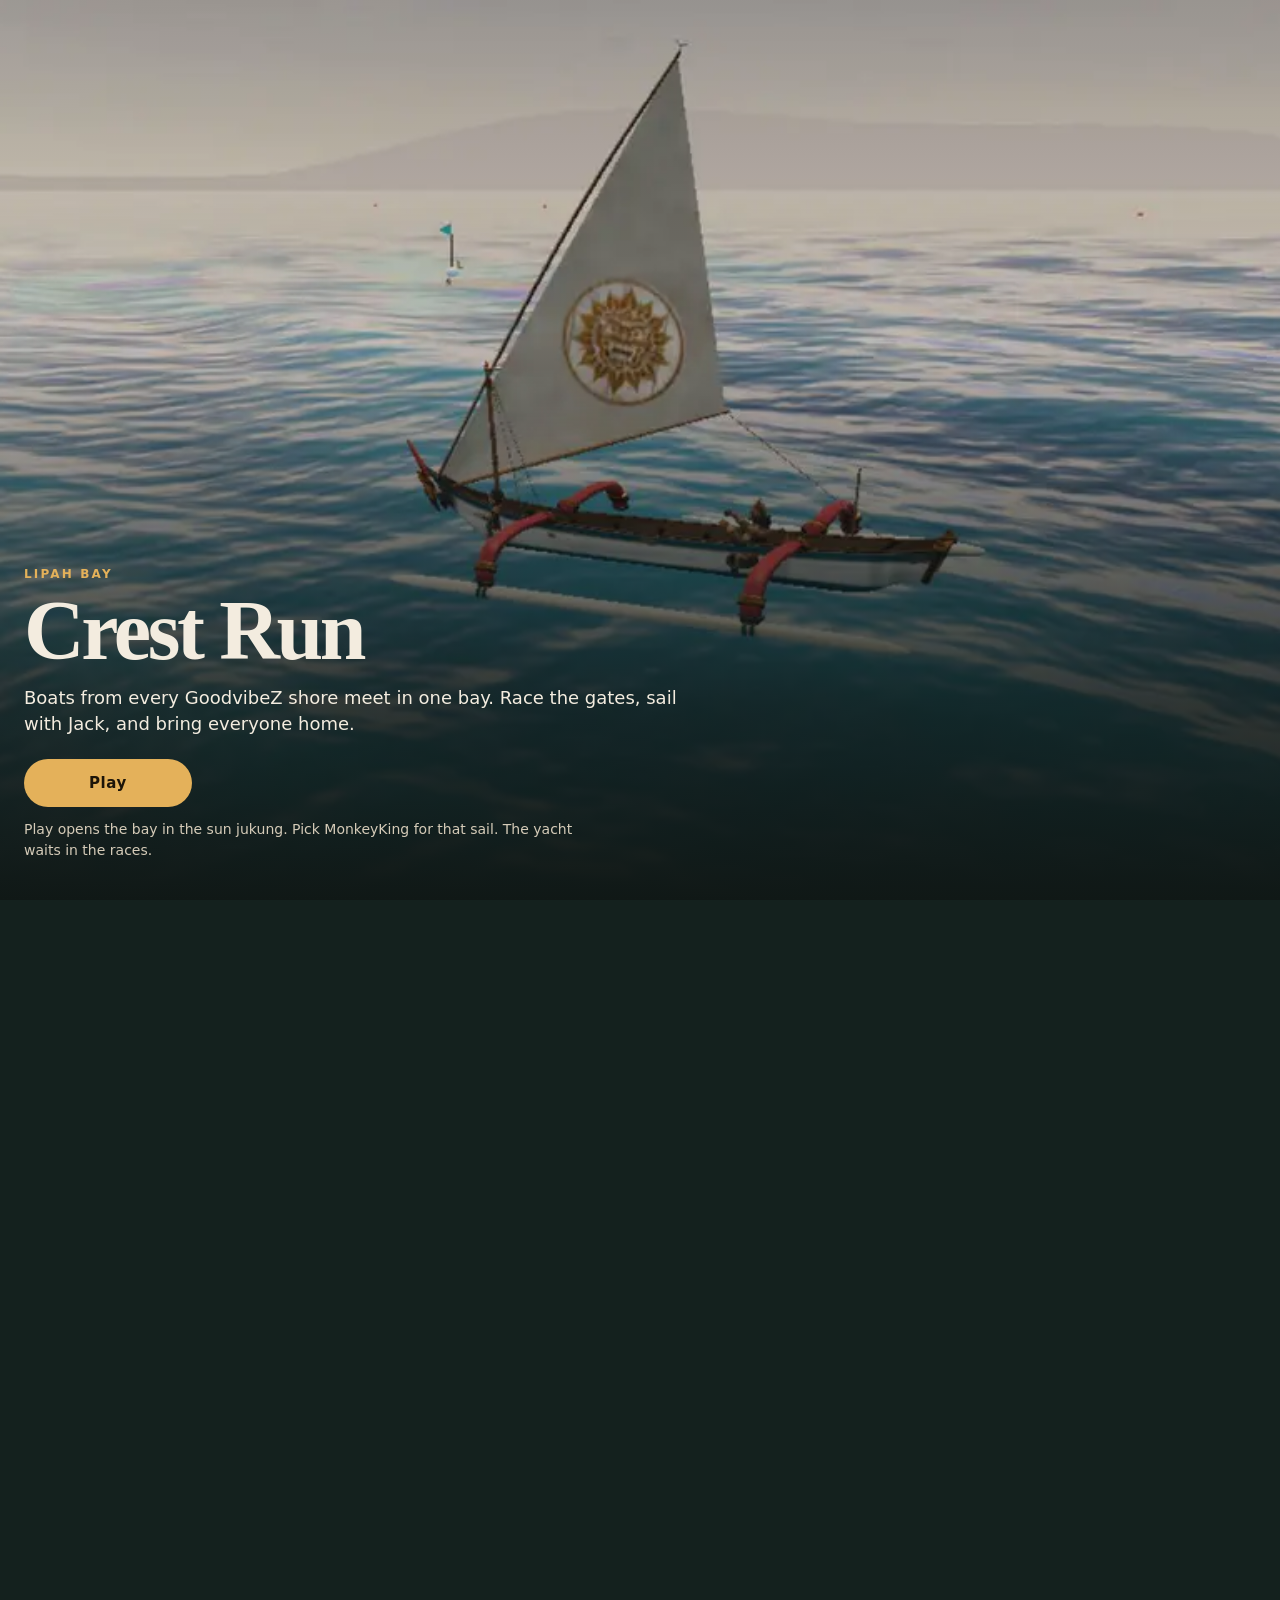
==== bay/index.html @ a3e2baae "Deck HUD, Coastal Run naming, and restart stays in deck mode (#4) * Give Coastal Run its own deck HU" ====
<!doctype html>
<html lang="en">
<head>
<meta charset="utf-8">
<base href="../">
<meta name="viewport" content="width=device-width, initial-scale=1, maximum-scale=1, user-scalable=no, viewport-fit=cover">
<meta name="mobile-web-app-capable" content="yes">
<meta name="apple-mobile-web-app-capable" content="yes">
<meta name="apple-mobile-web-app-status-bar-style" content="black-translucent">
<meta name="apple-mobile-web-app-title" content="Lipah Bay">
<meta name="theme-color" content="#101816">
<meta name="description" content="Sail with MonkeyKing and Captain Jack from Lipah Bay, the shore at the heart of Crest Run.">
<link rel="preload" as="image" href="./assets/film/bay-poster.webp" fetchpriority="high">
<link rel="manifest" href="./bay/manifest.webmanifest">
<link rel="icon" href="./assets/textures/sail-emblem.webp" type="image/webp">
<link rel="apple-touch-icon" href="./assets/textures/sail-emblem.webp">
<title>MonkeyKing &amp; Jack &#x2014; Lipah Bay</title>
<link rel="stylesheet" href="./css/game.css?v=b016c49c">
<script type="importmap">{ "imports": { "three": "./vendor/three-0.186.1/build/three.module.js", "three/addons/": "./vendor/three-0.186.1/examples/jsm/" } }</script>
</head>
<body data-game="bay">
<canvas id="c"></canvas>

<!-- the play layer takes the thumbs during a race -->
<div id="play" class="layer hidden"></div>

<div id="hud" class="layer hidden" aria-live="off">
  <div id="h-edge"></div>
  <div id="h-prog"><i id="h-prog-me"></i></div>
  <div id="h-pos"><b id="h-place">1</b><span id="h-of">/4</span><small id="h-lap">LAP 1/2</small></div>
  <div id="h-clock"><b id="h-time">0:00.0</b><small id="h-gap"></small></div>
  <div id="h-top">
    <button id="h-view" class="hbtn" aria-label="Change the view"><svg viewBox="0 0 24 24"><path d="M2 12s4-7 10-7 10 7 10 7-4 7-10 7S2 12 2 12z" fill="none" stroke="currentColor" stroke-width="2"/><circle cx="12" cy="12" r="3" fill="currentColor"/></svg></button>
    <button id="h-recentre" class="hbtn" aria-label="Recentre steering"><svg viewBox="0 0 24 24"><circle cx="12" cy="12" r="8" fill="none" stroke="currentColor" stroke-width="2"/><circle cx="12" cy="12" r="2.2" fill="currentColor"/><path d="M12 1v5M12 18v5M1 12h5M18 12h5" stroke="currentColor" stroke-width="2"/></svg></button>
    <button id="h-vr" class="hbtn hidden" aria-label="Play in the headset"><b>VR</b></button>
    <button id="h-pause" class="hbtn" aria-label="Pause"><svg viewBox="0 0 24 24"><rect x="6" y="5" width="4" height="14" rx="1" fill="currentColor"/><rect x="14" y="5" width="4" height="14" rx="1" fill="currentColor"/></svg></button>
  </div>
  <div id="h-arrow"><svg viewBox="0 0 40 40"><path d="M20 4l12 20h-8v12h-8V24H8z" fill="currentColor"/></svg></div>
  <div id="h-msg"></div>
  <div id="h-count"></div>
  <div id="h-warn"></div>
  <div id="bossbar"><b id="bb-name"></b><div id="bb-hp"><i id="bb-hp-fill"></i></div><div id="bb-st"><i id="bb-st-fill"></i></div><small id="bb-cast"></small></div>
  <!-- speed and boost sit beside the boost button, clear of the player's yacht in the middle -->
  <div id="h-dash">
    <span id="h-chain"></span>
    <div id="h-speed"><b id="h-kmh">0</b><small id="h-unit">km/h</small></div>
    <div id="h-boost"><i id="h-boost-fill"></i></div>
  </div>
  <div id="h-left"><div id="h-steer"><i id="h-knob"></i></div><span id="h-left-label">HOLD: DRIFT</span></div>
  <div id="h-boostbtn"><span>BOOST</span></div>
  <!-- the level on the deck: where the gun points, and the flare (shown in its second half) -->
  <div id="deck-cross"><i></i></div>
  <button id="h-flare" class="hidden" aria-label="Fire a flare"><b>FLARE</b><small id="h-flares">3</small></button>
  <div id="h-deck">
    <p id="h-deck-title">Coastal Run: Iron Hawk</p>
    <p id="h-deck-hull">HULL ●●●●●</p>
    <p id="h-deck-ammo">AMMO 36</p>
    <p id="h-deck-flares">FLARES 0</p>
    <div id="h-deck-armour"><span id="h-deck-armour-label">HAWK ARMOUR ▮▮▮▮</span><i id="h-deck-armour-bar"><b id="h-deck-armour-fill"></b></i></div>
  </div>
  <p id="h-deck-goal"></p>
  <section id="sail-wind" aria-label="Sailing feedback">
    <div class="sail-eyebrow">JACK'S SAILING TRIAL</div>
    <div class="sail-wind-row">
      <svg class="sail-compass" viewBox="0 0 64 64" aria-hidden="true">
        <circle cx="32" cy="32" r="29" fill="none" stroke="currentColor" opacity=".28"/>
        <path d="M32 22l6 20H26z" fill="currentColor" opacity=".6"/>
        <g id="sail-wind-arrow"><path d="M32 4v13m-4-4l4 5 4-5" fill="none" stroke="currentColor" stroke-width="2.5" stroke-linecap="round" stroke-linejoin="round"/></g>
      </svg>
      <div><small>APPARENT WIND</small><strong id="sail-wind-speed">Finding the breeze</strong><span id="sail-wind-from">Wind felt aboard</span></div>
    </div>
  </section>
  <section id="sail-lesson" class="hidden" aria-label="Sailing lesson" aria-live="polite">
    <span id="sail-lesson-step" class="sail-eyebrow">SAILING SCHOOL</span>
    <h2 id="sail-lesson-title">Find the breeze</h2>
    <p id="sail-lesson-note">A little time on the water before your first voyage.</p>
    <progress id="sail-lesson-progress" value="0" max="1" aria-label="Progress through this exercise"></progress>
    <div class="sail-lesson-actions"><button id="sail-lesson-skip" class="ghost" type="button">Sail freely</button><button id="sail-lesson-done" class="ghost hidden" type="button">Back to the bay</button></div>
  </section>
  <section id="sail-controls" aria-label="Sail controls">
    <div class="sail-control-head"><strong>Sail trim</strong><button id="sail-auto" type="button" aria-pressed="true">Assist ON</button></div>
    <label for="sail-sheet" class="sail-range-label"><span>Ease out</span><span>Sheet in</span></label>
    <input id="sail-sheet" type="range" min="0" max="100" step="1" value="50" aria-label="Sail sheet, from fully eased to sheeted in"/>
    <p id="sail-trim-state">Assist follows the wind</p>
    <div class="sail-floats" aria-label="Outrigger loading">
      <div><span>Port float</span><i><b id="sail-load-port"></b></i></div>
      <div><span>Starboard float</span><i><b id="sail-load-starboard"></b></i></div>
    </div>
    <p id="sail-load-state">Balanced</p>
    <details id="sail-balance">
      <summary>Balance the boat</summary>
      <label for="sail-rig">Rig balance <span id="sail-rig-value">Centred</span></label>
      <input id="sail-rig" type="range" min="-100" max="100" step="1" value="0" aria-label="Rig balance, effort aft to forward"/>
      <div class="sail-range-label"><span>Effort aft</span><span>Effort forward</span></div>
      <label for="sail-crew">Crew weight <span id="sail-crew-value">Centred</span></label>
      <input id="sail-crew" type="range" min="-100" max="100" step="1" value="0" aria-label="Crew weight, port to starboard"/>
      <div class="sail-range-label"><span>Port</span><span>Starboard</span></div>
      <p id="sail-control-help">Slide left to steer. Move the sheet to take over.</p>
    </details>
  </section>
</div>

<div id="screens" aria-hidden="true">
  <section id="s-boot" class="screen show">
    <div class="logo"><span>MonkeyKing</span> <span>&amp; Jack</span></div>
    <div class="bar"><i id="boot-bar"></i></div>
    <p id="boot-msg" class="dim">The bay is waking...</p>
    <button id="b-reload" class="ghost hidden">Reload</button>
  </section>

  <section id="s-title" class="screen">
    <div class="logo big"><span>MonkeyKing</span> <span>&amp; Jack</span></div>
    <p class="tag">Your boat. Your bay. Three voyages.</p>
    <button id="b-start" class="cta">ENTER THE BAY</button>
    <p id="title-note" class="dim small"></p>
    <div class="corner"><button id="b-title-settings" class="ghost">Settings</button></div>
    <p id="title-build" class="build"></p>
  </section>

  <!-- The bay has its own entrance and journey hub; the root racing game keeps its menu. -->
  <section id="s-bay" class="screen" aria-labelledby="bay-heading">
    <div class="bay-shell">
      <header class="bay-head">
        <div class="bay-brand">
          <img class="bay-mark" src="./assets/textures/sail-emblem.webp" width="52" height="52" alt="" decoding="async">
          <div><span>MONKEYKING &amp; JACK</span><small>LIPAH BAY</small></div>
        </div>
        <div class="hero-actions"><button id="b-bay-races" class="ghost" type="button">Races</button><button id="bay-settings" class="ghost" type="button">Settings</button></div>
      </header>
      <div class="bay-layout">
        <div class="bay-intro">
          <span class="bay-eyebrow">FROM THIS LITTLE BEACH</span>
          <h1 id="bay-heading">Your boat.<br>Your bay.<br>Three voyages.</h1>
          <p class="bay-intro-copy">Read the water, look after one another, and bring everyone home.</p>
          <div class="bay-embark">
            <button id="bay-continue" class="cta" type="button">BEGIN THE MORNING</button>
            <p id="bay-continue-note">Start with Glass Morning, at first light.</p>
          </div>
          <div class="bay-school-row"><button id="bay-practice" class="bay-school" type="button"><span><strong>Sail with Jack</strong><small>Find your balance before the voyage</small></span><span aria-hidden="true">&#x2197;</span></button><button id="bay-replay" class="ghost hidden" type="button">Repeat sailing lesson</button></div>
        </div>
        <div class="bay-voyages">
          <div class="bay-voyages-head"><h2>Three ways home</h2><span id="bay-progress">Your first morning awaits</span></div>
          <div id="bay-journeys" class="bay-journeys" aria-label="Choose a voyage"></div>
          <p class="bay-footnote">Wind, current and the choices you make.</p>
        </div>
      </div>
    </div>
  </section>

  <section id="s-cal" class="screen">
    <div class="panel narrow">
      <h2 id="cal-title">Hold your phone like a steering wheel</h2>
      <div id="cal-wheel"><i id="cal-needle"></i></div>
      <p id="cal-msg">Keep it still for a moment...</p>
      <p id="cal-sound" class="dim small">You should have heard a chime. No sound? Turn the volume up and check the silent switch.</p>
      <div class="row center">
        <button id="b-cal-anyway" class="ghost hidden">Use this position</button>
        <button id="b-cal-touch" class="ghost">Steer by touch instead</button>
      </div>
    </div>
  </section>

  <section id="s-menu" class="screen">
    <div class="menu">
      <div class="menu-head">
        <div class="logo small"><span>MonkeyKing</span> <span>&amp; Jack</span></div>
        <div class="tabs" id="m-modes"><button data-mode="race" class="on">Race</button><button data-mode="trial">Time trial</button><button data-mode="rescue">Rescue</button><button data-mode="voyage">Voyage</button><button id="b-sailing" data-mode="sailing">Sailing trial</button></div>
        <button id="b-menu-bay" class="ghost" type="button">The bay</button>
        <button id="b-menu-settings" class="ghost">Settings</button>
      </div>
      <div id="m-courses" class="cards"></div>
      <div class="menu-foot">
        <div class="pick" id="p-tune"><small>Tune</small><div id="m-tunes" class="chips one-line"></div></div>
        <div class="pick" id="m-diff-wrap"><small id="m-diff-label">Rivals</small><div id="m-diff" class="chips one-line"><button data-diff="easy">Easy</button><button data-diff="normal">Normal</button><button data-diff="hard">Hard</button></div></div>
        <div class="pick boat-pick" id="p-colour"><small>Boat</small><div id="m-boats" class="boat-cards"></div><div id="m-liveries" class="dots"></div></div>
        <p id="m-hint"></p>
        <button id="b-go" class="cta">RACE</button>
      </div>
    </div>
  </section>

  <section id="s-results" class="screen">
    <div class="panel wide results">
      <!-- the title across the top, two columns under it, the tip on one line: every line stands clear of the buttons in a
           browser tab of a small phone too -->
      <h2 id="r-title"></h2>
      <div class="res-cols">
        <div class="res-main">
          <div class="res-top"><div id="r-place"></div><div><p id="r-time"></p><p id="r-best" class="dim"></p></div><div id="r-medal"></div></div>
          <ul id="r-news"></ul>
        </div>
        <div class="res-side">
          <div id="r-table"></div>
          <p id="r-stats" class="dim small"></p>
        </div>
      </div>
      <p id="r-tip" class="small"></p>
      <div class="row center sticky"><button id="b-nextcourse" class="cta hidden"></button><button id="b-retry" class="cta">SAIL AGAIN</button><button id="b-next" class="ghost">Back to the beach</button></div>
    </div>
  </section>

  <!-- a rescue voyage: the three choices before leaving (Kies), and the telling on the beach afterwards (Veranker) -->
  <section id="s-kies" class="screen">
    <div class="panel wide kies">
      <h2 id="k-title"></h2>
      <p id="k-story" class="small"></p>
      <p id="k-ask" class="small"></p>
      <div id="k-rows"></div>
      <div class="row center sticky"><button id="b-kies-go" class="cta">SAIL</button><button id="b-kies-book" class="ghost">Leaves</button><button id="b-kies-back" class="ghost">Back</button></div>
    </div>
  </section>
  <section id="s-beach" class="screen">
    <div class="panel wide beach">
      <h2 id="v-title"></h2>
      <div class="vcols"><div id="v-qs"></div><div id="v-leaves"></div></div>
      <div class="row center sticky"><button id="b-beach-done" class="cta">DONE</button></div>
    </div>
  </section>

  <section id="s-pause" class="screen">
    <div class="panel narrow">
      <h2>Paused</h2>
      <div class="col">
        <button id="b-resume" class="cta">RESUME</button>
        <button id="b-restart" class="ghost">Restart</button>
        <button id="b-pause-settings" class="ghost">Settings</button>
        <button id="b-quit" class="ghost">Return to the beach</button>
      </div>
    </div>
  </section>

  <section id="s-settings" class="screen">
    <div class="panel wide">
      <h2>Settings</h2>
      <div class="grid" id="set-grid">
        <label>Steering<div class="chips" data-set="steering"><button data-v="auto">Auto</button><button data-v="tilt">Tilt</button><button data-v="touch">Touch</button></div></label>
        <label><span>Full lock at <b id="set-maxdeg-v">25</b> degrees of tilt</span><input id="set-maxdeg" type="range" min="12" max="40" step="1"></label>
        <label>Reverse tilt<div class="chips" data-set="invert"><button data-v="false">Off</button><button data-v="true">On</button></div></label>
        <label>Camera<div class="chips" data-set="camera"><button data-v="chase">Chase</button><button data-v="high">High</button><button data-v="low">Low</button></div></label>
        <label>Camera motion<div class="chips" data-set="motion"><button data-v="full">Full</button><button data-v="calm">Calm</button></div></label>
        <label>Sound<div class="chips" data-set="sound"><button data-v="true">On</button><button data-v="false">Off</button></div></label>
        <label>Music<div class="chips" data-set="music"><button data-v="true">On</button><button data-v="false">Off</button></div></label>
        <label>Picture quality<div class="chips" data-set="quality"><button data-v="auto">Auto</button><button data-v="low">Low</button><button data-v="mid">Mid</button><button data-v="high">High</button></div></label>
        <label>Speed in<div class="chips" data-set="units"><button data-v="kmh">km/h</button><button data-v="kn">knots</button></div></label>
      </div>
      <div class="row center sticky">
        <button id="b-recal" class="ghost">Set straight ahead again</button>
        <button id="b-card" class="ghost">Test card</button>
        <button id="b-set-done" class="cta">DONE</button>
      </div>
    </div>
  </section>

  <section id="s-card" class="screen">
    <div class="panel wide">
      <h2>Test card</h2>
      <p class="dim small">Numbers of this phone and this session, for the test notes. Copy it and paste it in the chat.</p>
      <pre id="card-text"></pre>
      <div class="row center"><button id="b-card-copy" class="cta">COPY</button><button id="b-card-reset" class="ghost">Erase progress</button><button id="b-card-done" class="ghost">Back</button></div>
    </div>
  </section>

  <section id="s-resume" class="screen">
    <div class="panel narrow"><h2>Paused</h2><p>The game was in the background.</p><button id="b-resume2" class="cta">RESUME</button></div>
  </section>

  <section id="s-sensors" class="screen">
    <div class="panel narrow"><h2>The motion sensors stopped</h2><p>The voyage is paused. Steer with your left thumb: slide it left and right.</p>
      <div class="col"><button id="b-resume3" class="cta">RESUME WITH TOUCH</button><button id="b-sensors-tilt" class="ghost">Try tilt again</button></div></div>
  </section>

  <section id="s-rotate" class="screen solid">
    <div class="rot"><svg viewBox="0 0 64 64"><rect x="20" y="6" width="24" height="44" rx="4" fill="none" stroke="currentColor" stroke-width="3"/><path d="M50 40a22 22 0 0 1-18 18" fill="none" stroke="currentColor" stroke-width="3"/><path d="M30 54l3 5 4-6" fill="none" stroke="currentColor" stroke-width="3"/></svg><p>Turn your phone sideways</p>
      <p class="dim small">Nothing happens? Switch off Portrait Orientation Lock in Control Centre.</p></div>
  </section>
</div>
<div id="site">
  <a class="skip" href="#b-play">Skip to Play</a>
  <header class="hero">
    <div id="hero-media" class="hero-media">
      <img src="./assets/film/bay-poster.webp" alt="" width="960" height="540" fetchpriority="high" decoding="async">
      <video id="hero-film" muted loop playsinline poster="./assets/film/bay-poster.webp" preload="none" disablepictureinpicture disableremoteplayback>
        <source src="./assets/film/bay-loop.webm" type="video/webm">
        <source src="./assets/film/bay-loop.mp4" type="video/mp4">
      </video>
    </div>
    <div class="hero-shade"></div>
    <div class="hero-copy">
      <p class="eyebrow">Lipah Bay</p>
      <h1>Crest Run</h1>
      <p class="lede">Boats from every GoodvibeZ shore meet in one bay. Race the gates, sail with Jack, and bring everyone home.</p>
      <div class="hero-actions"><button id="b-play" class="cta" type="button">Play</button></div>
      <p class="hero-note">Play opens the bay in the sun jukung. Pick MonkeyKing for that sail. The yacht waits in the races.</p>
    </div>
  </header>
  <section class="band story" aria-labelledby="story-heading">
    <div class="band-inner">
      <h2 id="story-heading">One series, one shore</h2>
      <p>Crest Run is the connecting series. Race, time trial, MonkeyKing’s voyages, Jack’s sailing and Coastal Run: Iron Hawk share this water. The Emperor, Alpacalips and Friendly Fighters belong to the same story. The shore is temple stone, palm and lagoon. White, orange and cyan belong to the boats.</p>
      <ul class="series">
        <li><b>Emperor shooter</b><span>Coming soon</span></li>
        <li><b>Alpacalips</b><span>Part of the series</span></li>
        <li><b>Friendly Fighters</b><span>Part of the series</span></li>
        <li><b>Canal Crush</b><span>Coming soon</span></li>
        <li><b>K3-racer</b><span>Coming soon</span></li>
      </ul>
    </div>
  </section>
  <section class="band modes" aria-labelledby="modes-heading">
    <div class="band-inner">
      <h2 id="modes-heading">What you can play</h2>
      <div id="site-modes" class="mode-grid">
        <button type="button" class="mode-card" data-play="bay"><b>The bay</b><small>MonkeyKing and Jack. Three voyages from the beach.</small></button>
        <button type="button" class="mode-card" data-play="sailing"><b>Jack’s sailing</b><small>Wind, sheet and the balance of the floats.</small></button>
        <button type="button" class="mode-card" data-play="race"><b>Race</b><small>Gates, ramps and three rivals.</small></button>
        <button type="button" class="mode-card" data-play="trial"><b>Time trial</b><small>You, the clock and your ghost.</small></button>
        <button type="button" class="mode-card" data-play="hawk"><b>Coastal Run: Iron Hawk</b><small>Fought from the deck. The boat sails; you aim.</small></button>
        <button type="button" class="mode-card" data-play="llama"><b>Llama Island</b><small>Bring the crew and the llamas ashore.</small></button>
        <button type="button" class="mode-card" data-play="dragon"><b>The World Dragon</b><small>A boss the size of an island.</small></button>
        <button type="button" class="mode-card" data-play="levi"><b>The Leviathan</b><small>A sea guardian in three phases.</small></button>
      </div>
    </div>
  </section>
  <section class="band boats" aria-labelledby="boats-heading">
    <div class="band-inner">
      <h2 id="boats-heading">Your boat</h2>
      <p>The bay is sailed in a jukung. The yacht is there when you race.</p>
      <div id="site-boats" class="boat-cards">
        <button type="button" class="boat-card on" data-craft="sun" aria-pressed="true"><b>Sun jukung</b><small>White sail, orange and cyan. The boat Play uses.</small></button>
        <button type="button" class="boat-card" data-craft="mk" aria-pressed="false"><b>MonkeyKing jukung</b><small>The same hull, with the king’s sail.</small></button>
        <button type="button" class="boat-card" data-craft="yacht" aria-pressed="false"><b>Yacht</b><small>For the races. Play still opens the bay in a jukung.</small></button>
      </div>
    </div>
  </section>
  <p id="site-build" class="colophon"></p>
</div>
<div id="toast"></div>
<!-- a file of the game that does not arrive (a weak connection) must not leave "Loading the sea..." up for ever -->
<script>
window.addEventListener('error', function (e) {
  var t = e.target;
  if (window.__ready || !t || t === window || !(t.tagName === 'SCRIPT' || (t.tagName === 'LINK' && t.rel === 'stylesheet'))) return;
  var m = document.getElementById('boot-msg'), b = document.getElementById('b-reload');
  if (m) m.textContent = 'A file of the game did not arrive. Check the connection, then reload.';
  if (b) { b.classList.remove('hidden'); b.onclick = function () { location.reload(); }; }
}, true);
</script>
<script type="module" src="./src/main.mjs?v=b016c49c"></script>
</body>
</html>
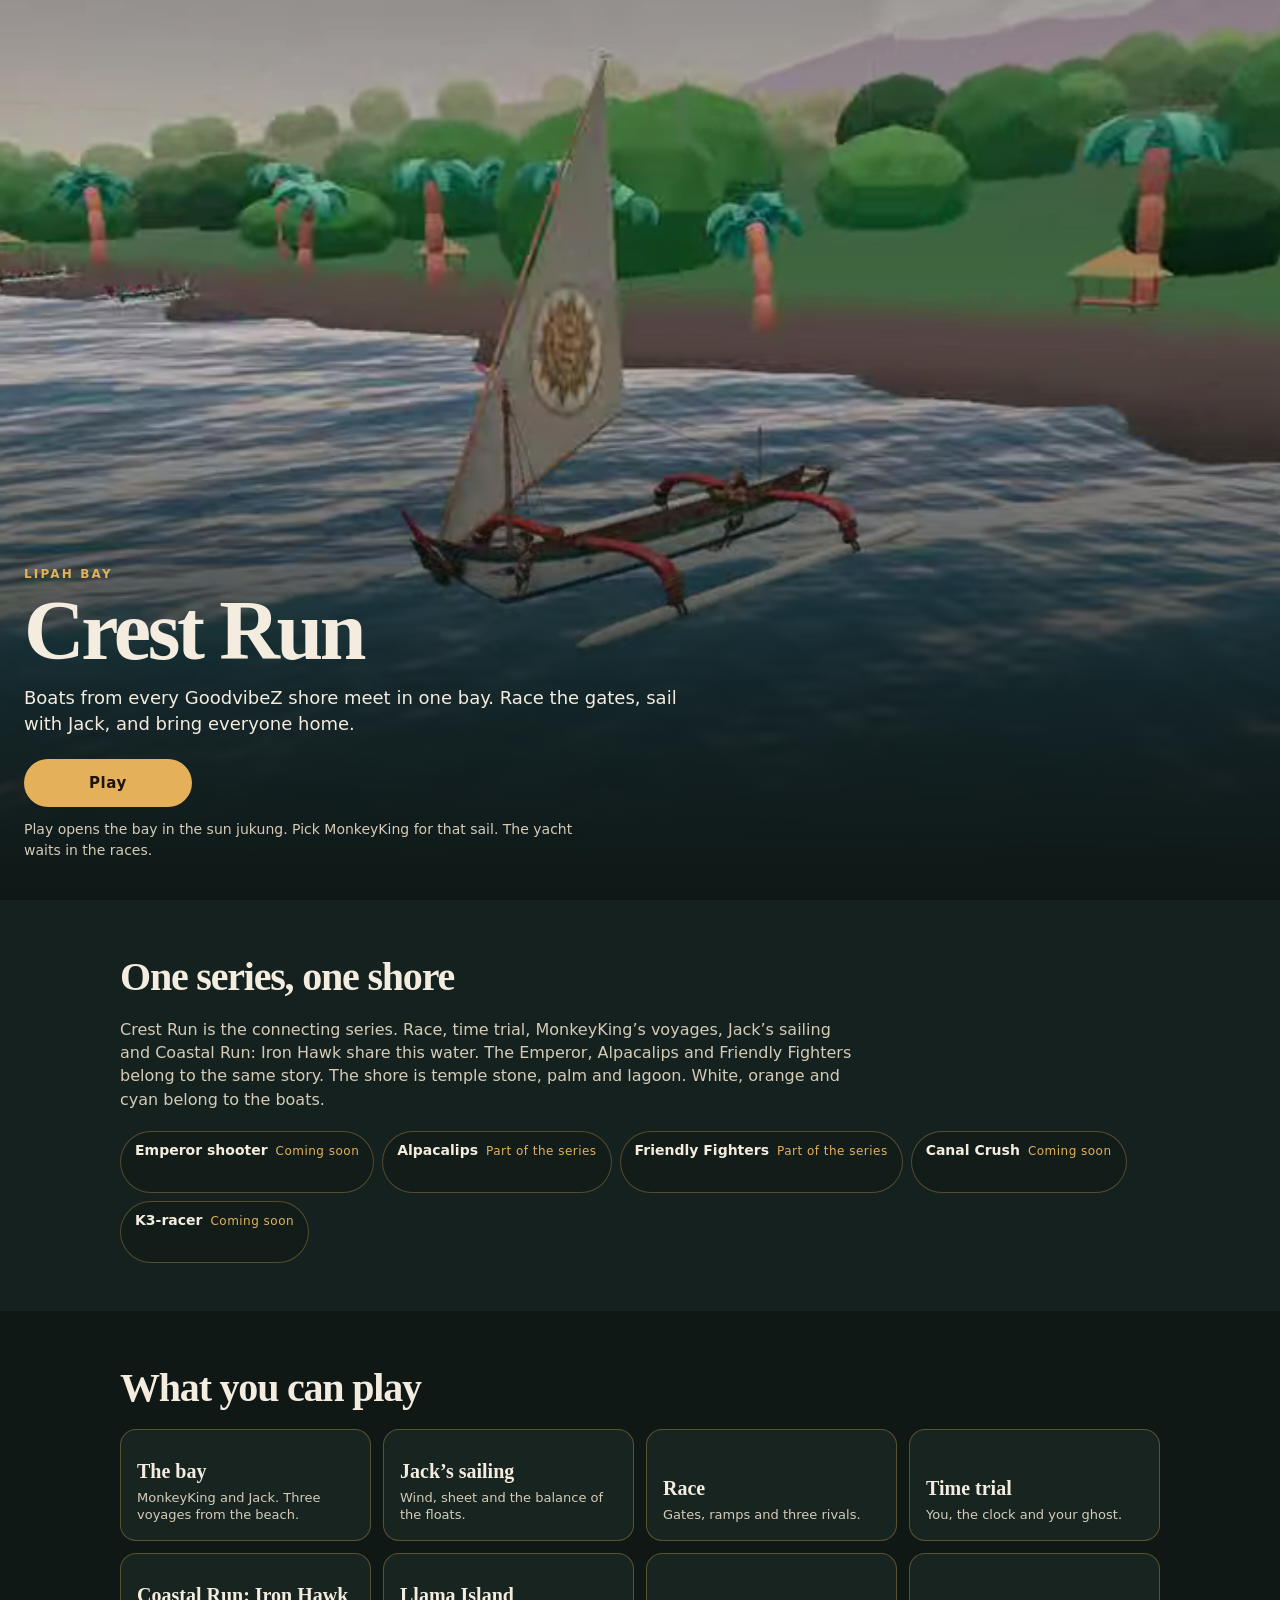
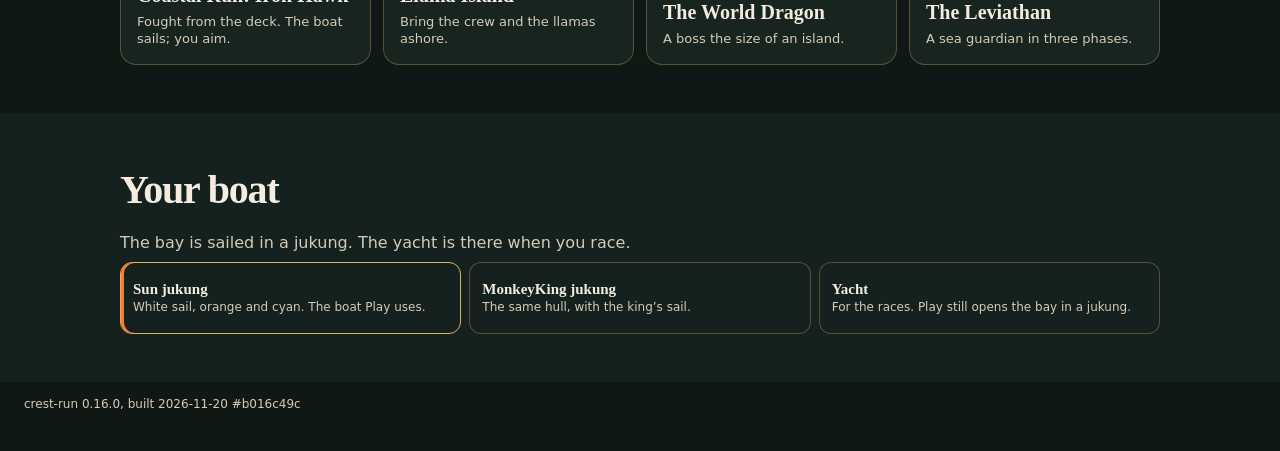
==== commit 4881be4d: "Readable targets for Coastal Run: Iron Hawk (#5) Stacked with P1 deck HUD (#4 @ a53e0af). Reviewed h" ====
--- a/bay/index.html
+++ b/bay/index.html
@@ -49,7 +49,10 @@
   <div id="h-left"><div id="h-steer"><i id="h-knob"></i></div><span id="h-left-label">HOLD: DRIFT</span></div>
   <div id="h-boostbtn"><span>BOOST</span></div>
   <!-- the level on the deck: where the gun points, and the flare (shown in its second half) -->
-  <div id="deck-cross"><i></i></div>
+  <div id="deck-cross"><i></i><b id="deck-range"></b></div>
+  <div id="deck-count"></div>
+  <div id="deck-hawk"><i></i><b>HAWK</b></div>
+  <div id="deck-threats"></div>
   <button id="h-flare" class="hidden" aria-label="Fire a flare"><b>FLARE</b><small id="h-flares">3</small></button>
   <div id="h-deck">
     <p id="h-deck-title">Coastal Run: Iron Hawk</p>
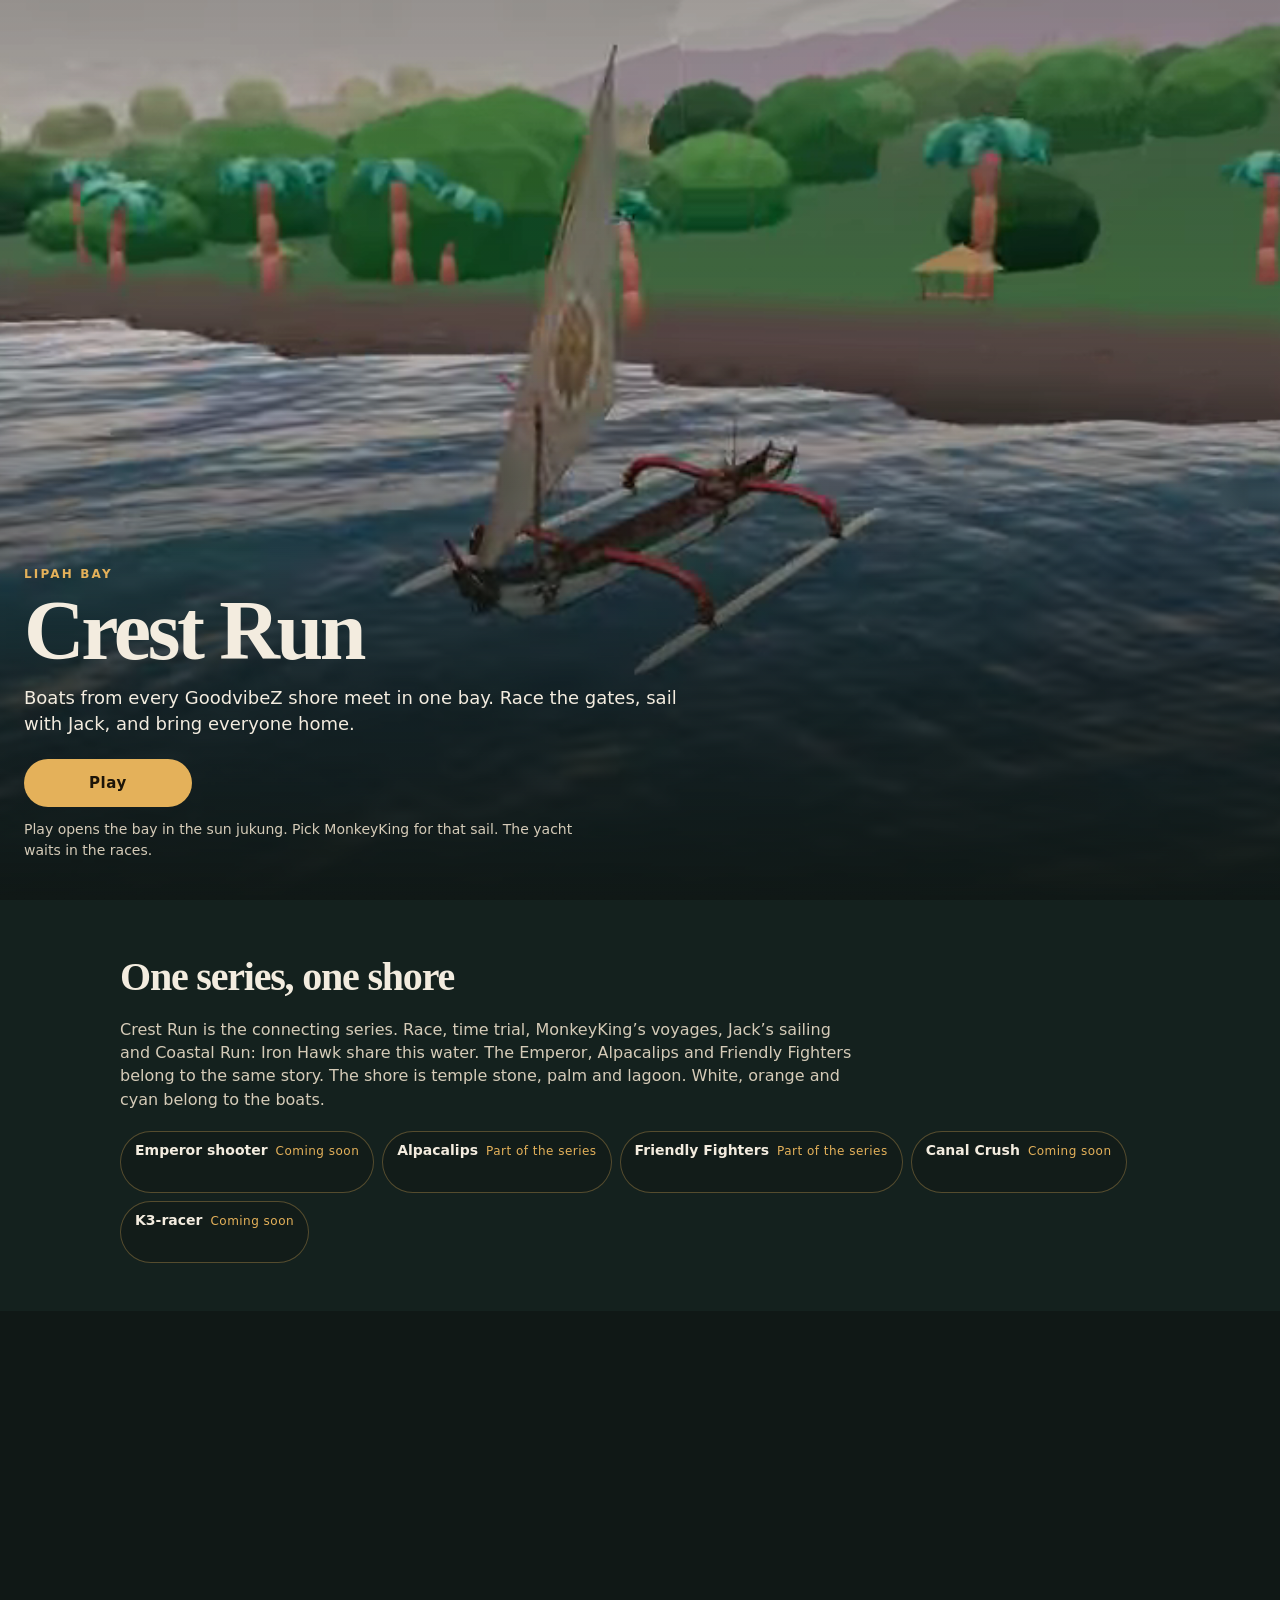
==== commit 61e9af9d: "Stamp main.mjs and cache-bust tags to Crest Run 0.17.0, build 4881be4d Stamp only, no gameplay chang" ====
--- a/bay/index.html
+++ b/bay/index.html
@@ -15,7 +15,7 @@
 <link rel="icon" href="./assets/textures/sail-emblem.webp" type="image/webp">
 <link rel="apple-touch-icon" href="./assets/textures/sail-emblem.webp">
 <title>MonkeyKing &amp; Jack &#x2014; Lipah Bay</title>
-<link rel="stylesheet" href="./css/game.css?v=b016c49c">
+<link rel="stylesheet" href="./css/game.css?v=4881be4d">
 <script type="importmap">{ "imports": { "three": "./vendor/three-0.186.1/build/three.module.js", "three/addons/": "./vendor/three-0.186.1/examples/jsm/" } }</script>
 </head>
 <body data-game="bay">
@@ -348,6 +348,6 @@
   if (b) { b.classList.remove('hidden'); b.onclick = function () { location.reload(); }; }
 }, true);
 </script>
-<script type="module" src="./src/main.mjs?v=b016c49c"></script>
+<script type="module" src="./src/main.mjs?v=4881be4d"></script>
 </body>
 </html>
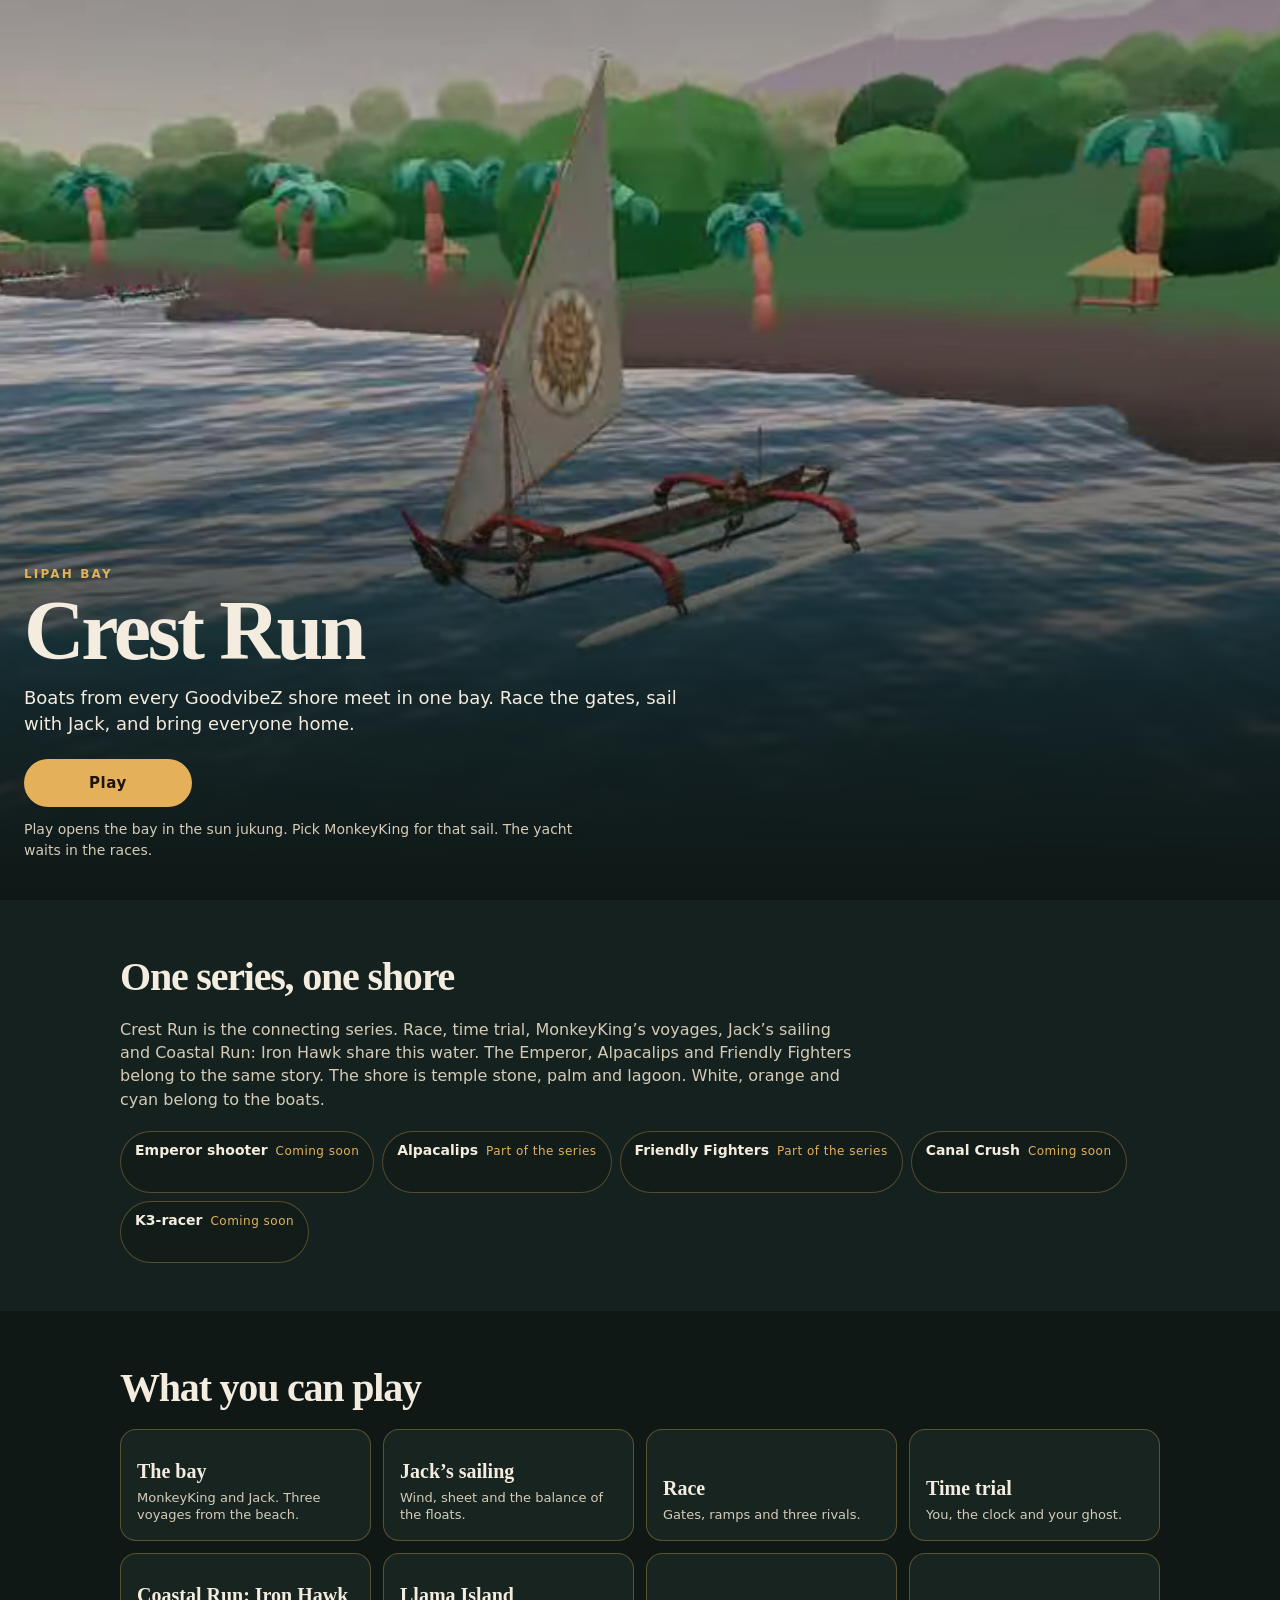
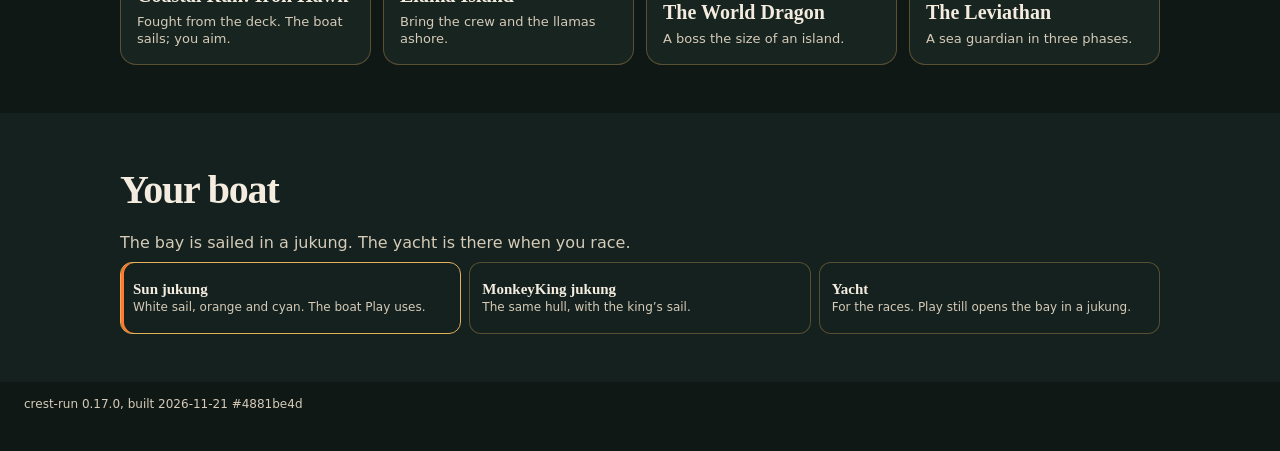
==== commit 6b043d20: "Add shared haptics and directional hit feedback for the deck fight. The feedback module can be impor" ====
--- a/bay/index.html
+++ b/bay/index.html
@@ -26,6 +26,7 @@
 
 <div id="hud" class="layer hidden" aria-live="off">
   <div id="h-edge"></div>
+  <div id="h-comfort"></div>
   <div id="h-prog"><i id="h-prog-me"></i></div>
   <div id="h-pos"><b id="h-place">1</b><span id="h-of">/4</span><small id="h-lap">LAP 1/2</small></div>
   <div id="h-clock"><b id="h-time">0:00.0</b><small id="h-gap"></small></div>
@@ -241,6 +242,13 @@
         <label>Reverse tilt<div class="chips" data-set="invert"><button data-v="false">Off</button><button data-v="true">On</button></div></label>
         <label>Camera<div class="chips" data-set="camera"><button data-v="chase">Chase</button><button data-v="high">High</button><button data-v="low">Low</button></div></label>
         <label>Camera motion<div class="chips" data-set="motion"><button data-v="full">Full</button><button data-v="calm">Calm</button></div></label>
+        <label>Screen shake<div class="chips" data-set="shake"><button data-v="on">On</button><button data-v="off">Off</button></div></label>
+        <label><span>Shake strength <b id="set-shake-v">100</b>%</span><input id="set-shake" type="range" min="0" max="100" step="5" value="100"></label>
+        <label>Shake style<div class="chips" data-set="shakeStyle"><button data-v="rig">Deck</button><button data-v="classic">Classic</button></div></label>
+        <label>Comfort vignette<div class="chips" data-set="vignette"><button data-v="on">On</button><button data-v="off">Off</button></div></label>
+        <label><span>Hit flash <b id="set-flash-v">0.15</b></span><input id="set-flash" type="range" min="0" max="0.3" step="0.01" value="0.15"></label>
+        <label>Haptics<div class="chips" data-set="haptics"><button data-v="on">On</button><button data-v="off">Off</button></div></label>
+        <label><span>Haptic strength <b id="set-haptic-v">100</b>%</span><input id="set-haptic" type="range" min="0" max="100" step="5" value="100"></label>
         <label>Sound<div class="chips" data-set="sound"><button data-v="true">On</button><button data-v="false">Off</button></div></label>
         <label>Music<div class="chips" data-set="music"><button data-v="true">On</button><button data-v="false">Off</button></div></label>
         <label>Picture quality<div class="chips" data-set="quality"><button data-v="auto">Auto</button><button data-v="low">Low</button><button data-v="mid">Mid</button><button data-v="high">High</button></div></label>
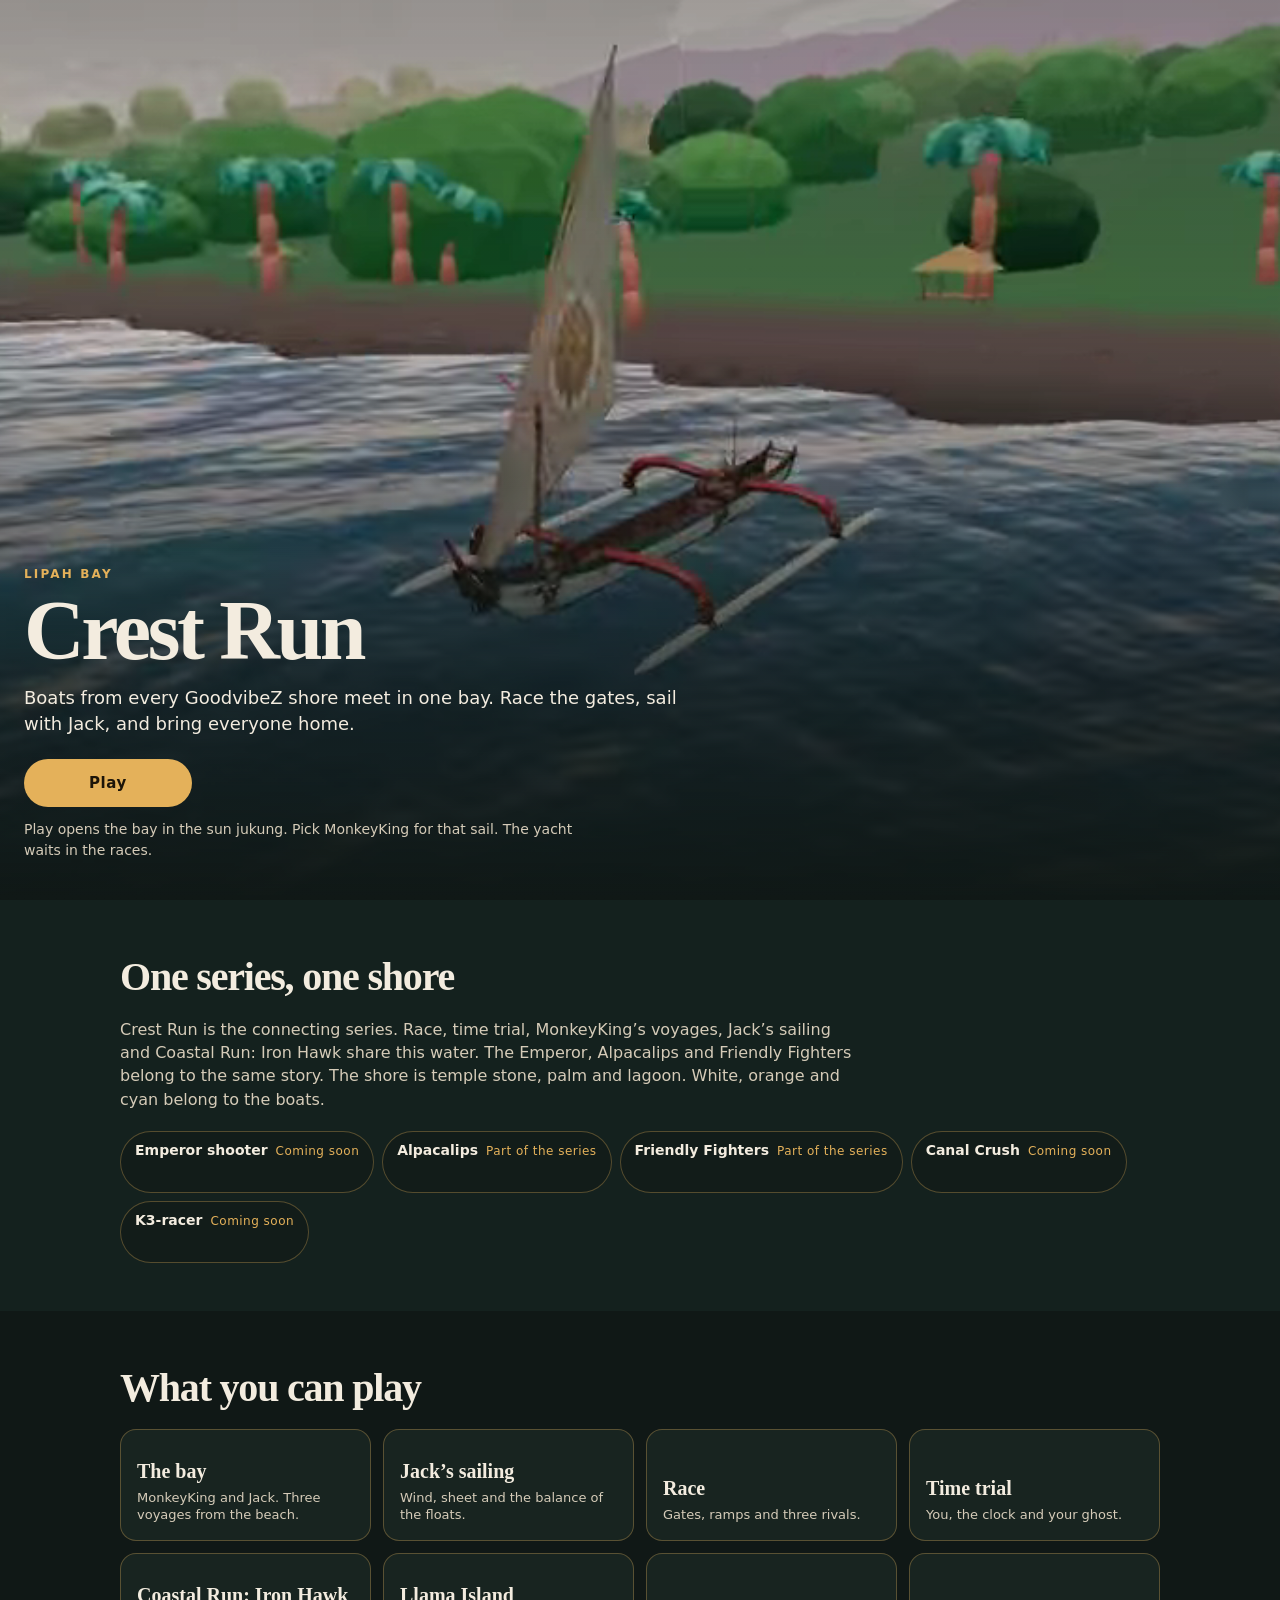
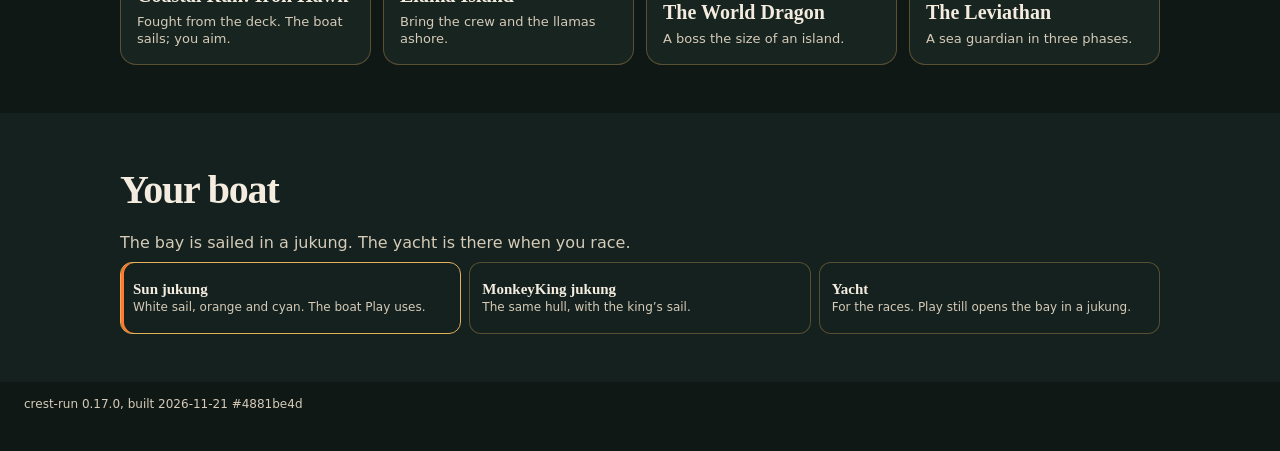
==== commit 40ab1df3: "Add a three-lane helm dodge to the Iron Hawk fight. The boat keeps the ring. Lane changes slide at a" ====
--- a/bay/index.html
+++ b/bay/index.html
@@ -61,6 +61,7 @@
     <p id="h-deck-ammo">AMMO 36</p>
     <p id="h-deck-flares">FLARES 0</p>
     <div id="h-deck-armour"><span id="h-deck-armour-label">HAWK ARMOUR ▮▮▮▮</span><i id="h-deck-armour-bar"><b id="h-deck-armour-fill"></b></i></div>
+    <p id="h-deck-lane">LEFT  [MID]  RIGHT</p>
   </div>
   <p id="h-deck-goal"></p>
   <section id="sail-wind" aria-label="Sailing feedback">
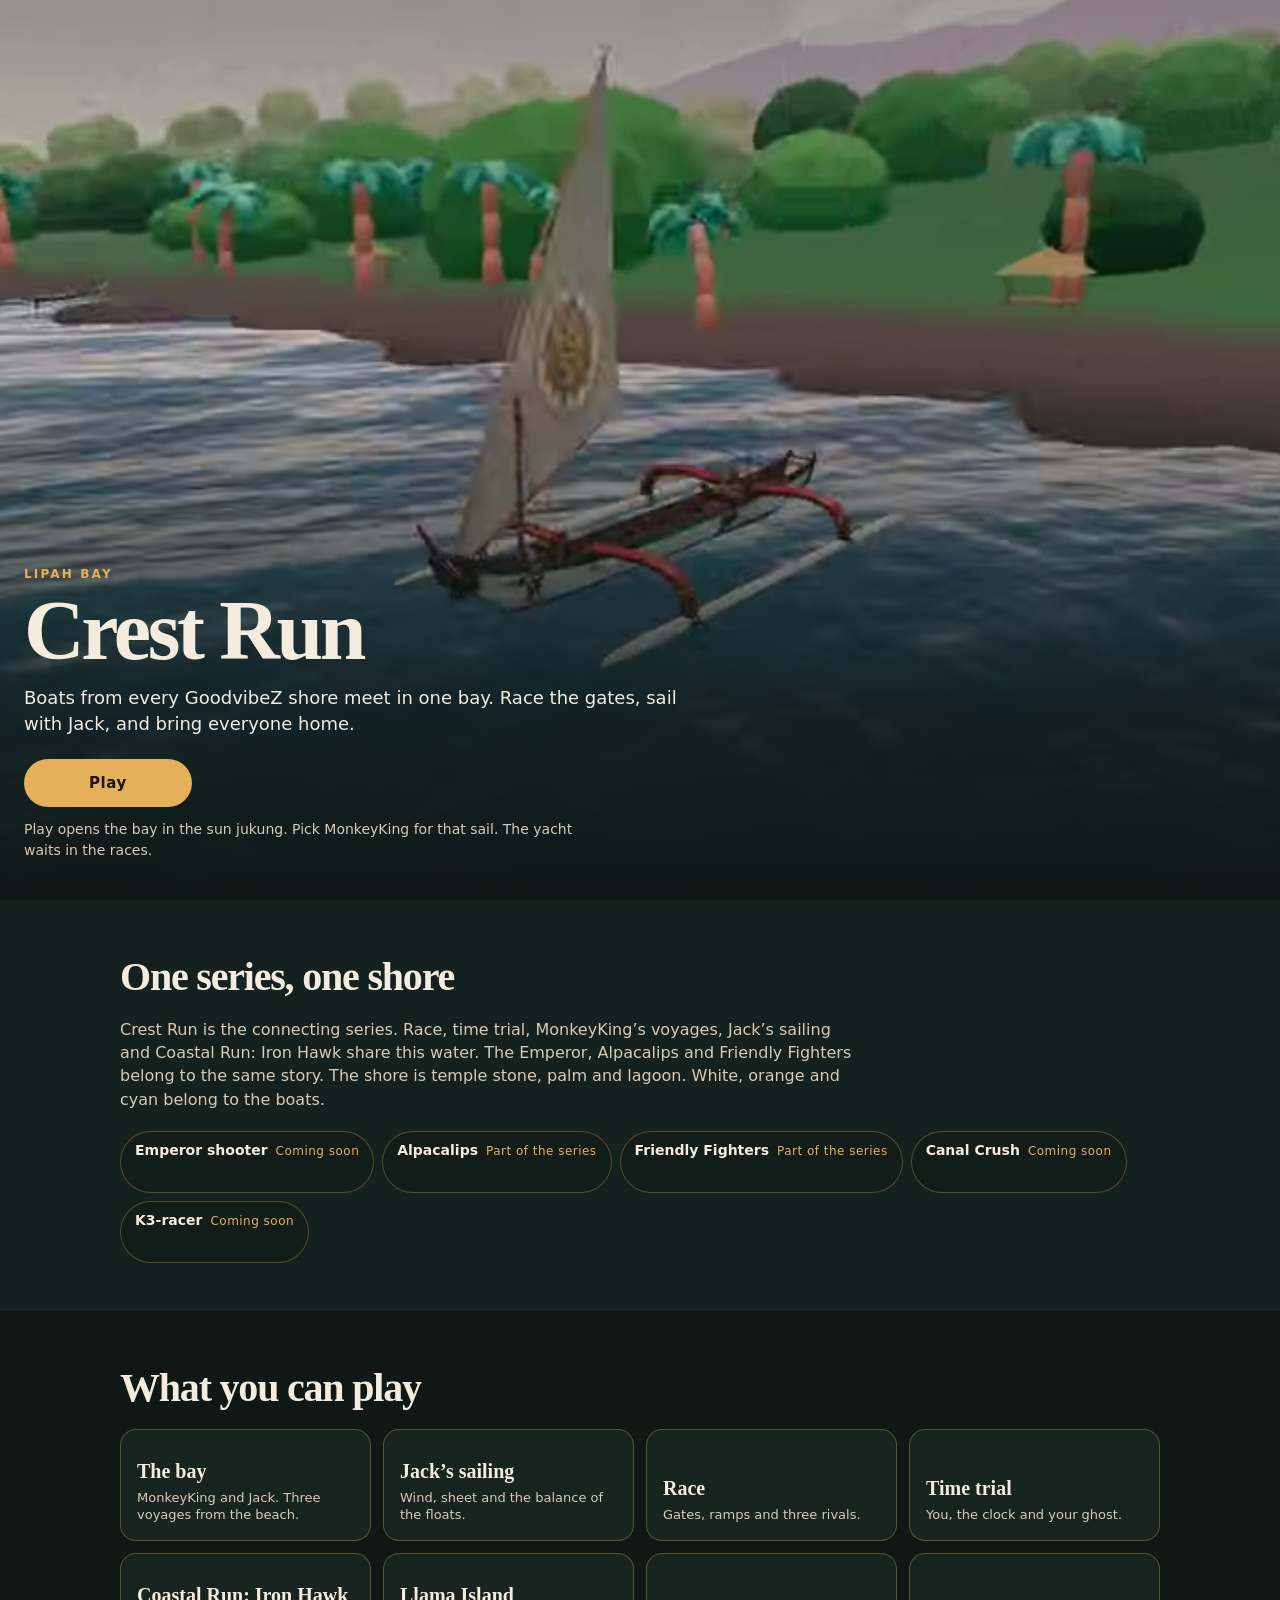
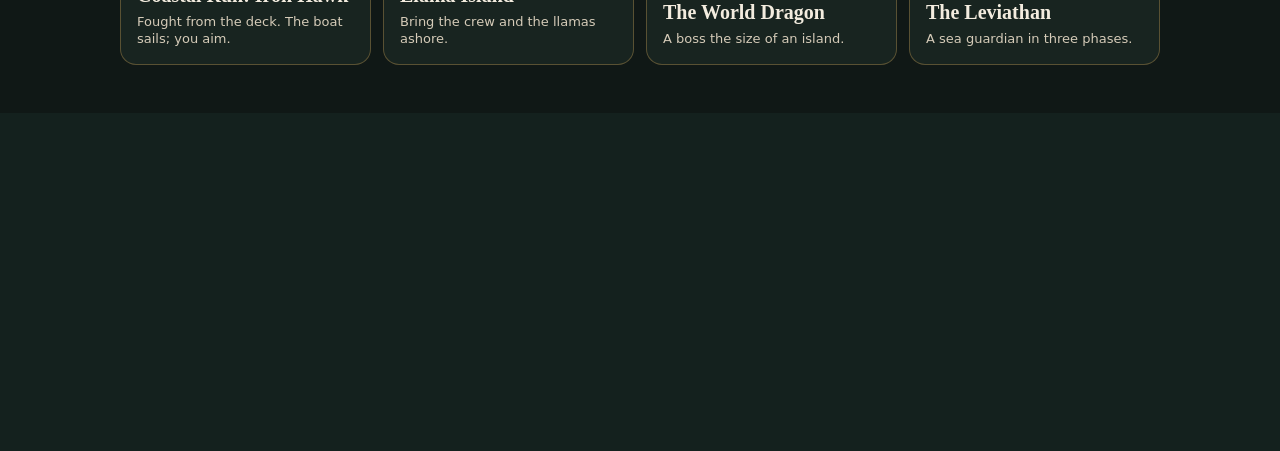
==== commit 0cffb21e: "Merge pull request #11 from ActionTakers/cursor/helm-dodge-lanes-726f P5 helm-dodge lanes. Merge com" ====
(no text change in the page or its own stylesheets)
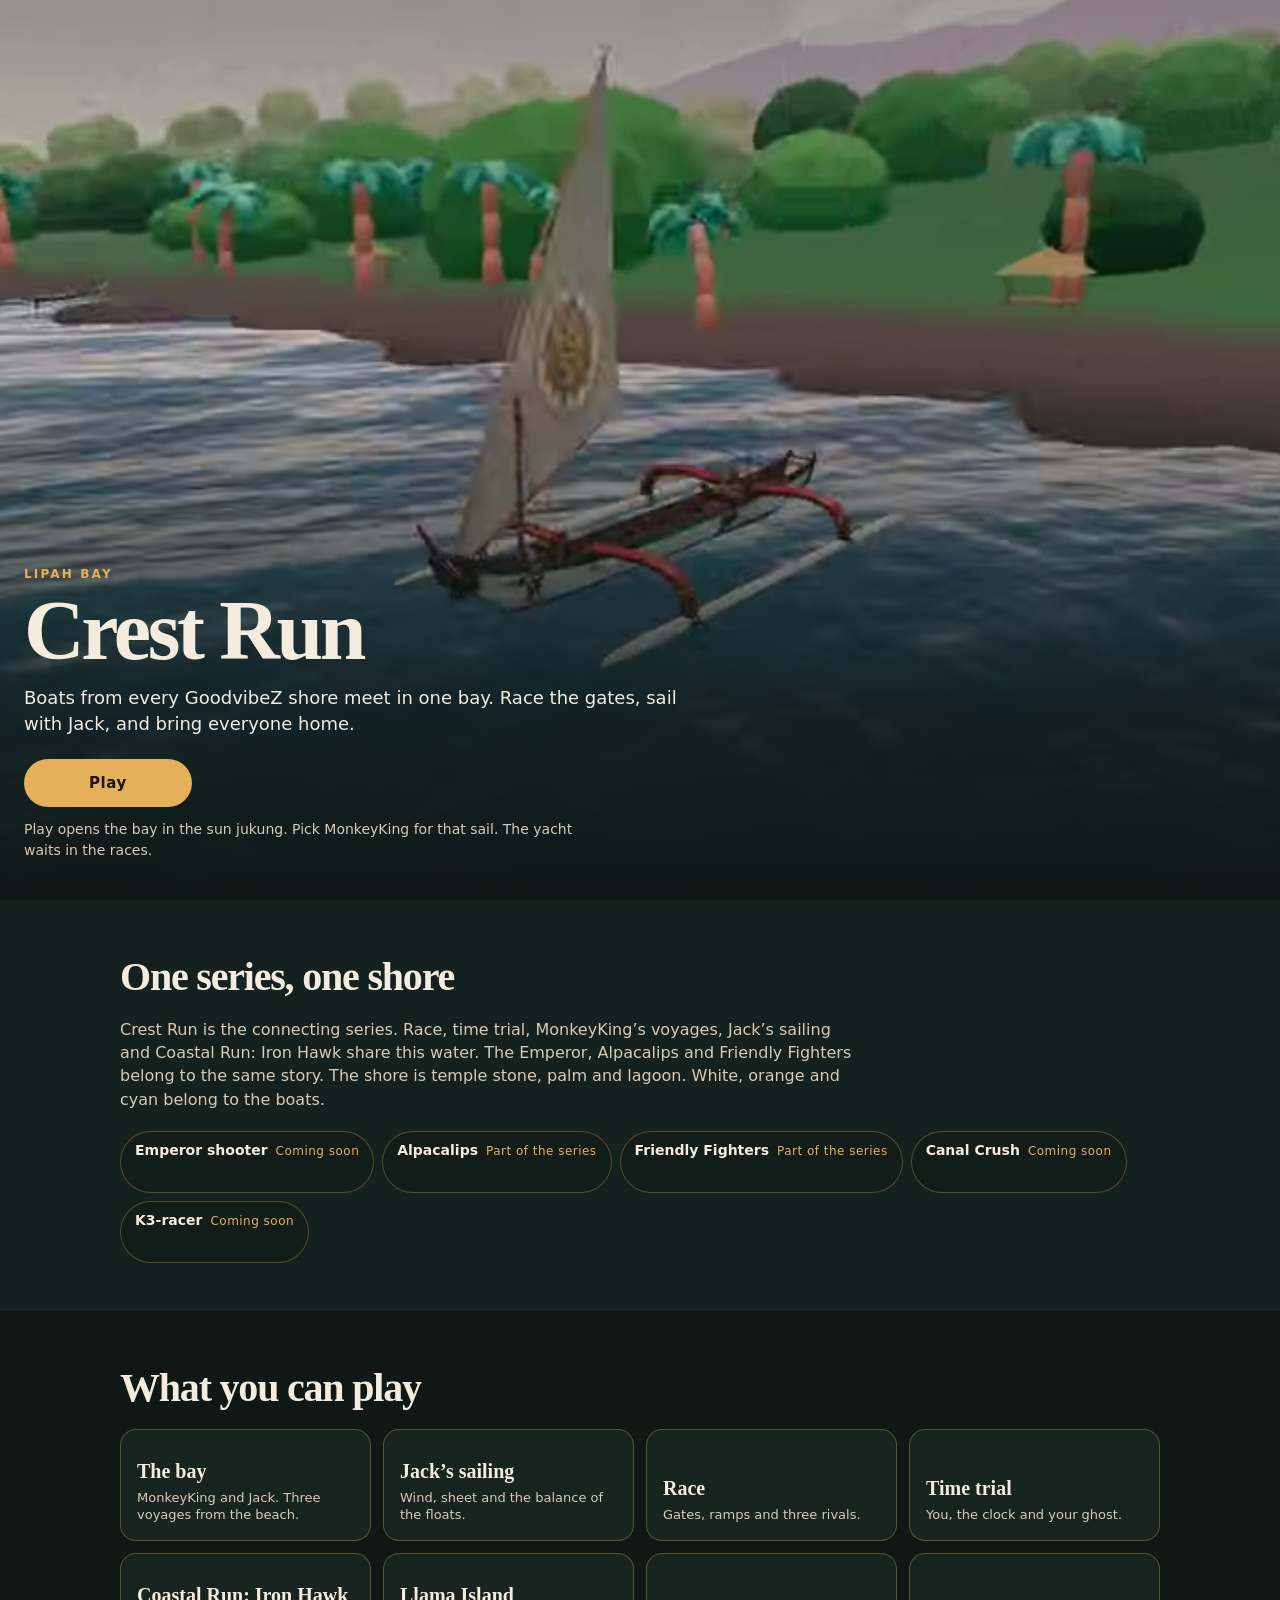
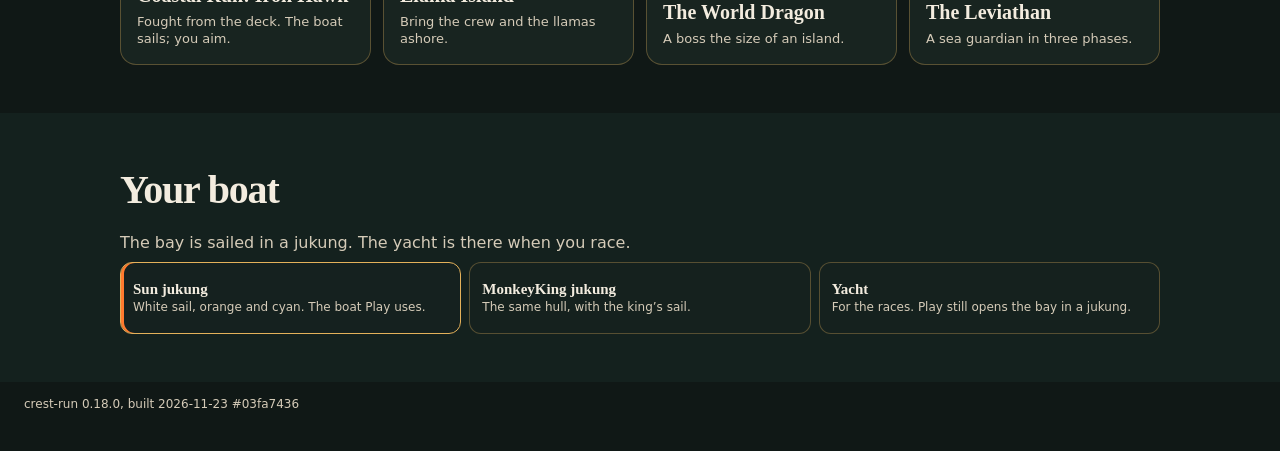
==== commit 198af87d: "Stamp Crest Run 0.18.0, build 03fa7436. Bump the cache-bust tag on every module and page import so b" ====
--- a/bay/index.html
+++ b/bay/index.html
@@ -15,7 +15,7 @@
 <link rel="icon" href="./assets/textures/sail-emblem.webp" type="image/webp">
 <link rel="apple-touch-icon" href="./assets/textures/sail-emblem.webp">
 <title>MonkeyKing &amp; Jack &#x2014; Lipah Bay</title>
-<link rel="stylesheet" href="./css/game.css?v=4881be4d">
+<link rel="stylesheet" href="./css/game.css?v=03fa7436">
 <script type="importmap">{ "imports": { "three": "./vendor/three-0.186.1/build/three.module.js", "three/addons/": "./vendor/three-0.186.1/examples/jsm/" } }</script>
 </head>
 <body data-game="bay">
@@ -357,6 +357,6 @@
   if (b) { b.classList.remove('hidden'); b.onclick = function () { location.reload(); }; }
 }, true);
 </script>
-<script type="module" src="./src/main.mjs?v=4881be4d"></script>
+<script type="module" src="./src/main.mjs?v=03fa7436"></script>
 </body>
 </html>
